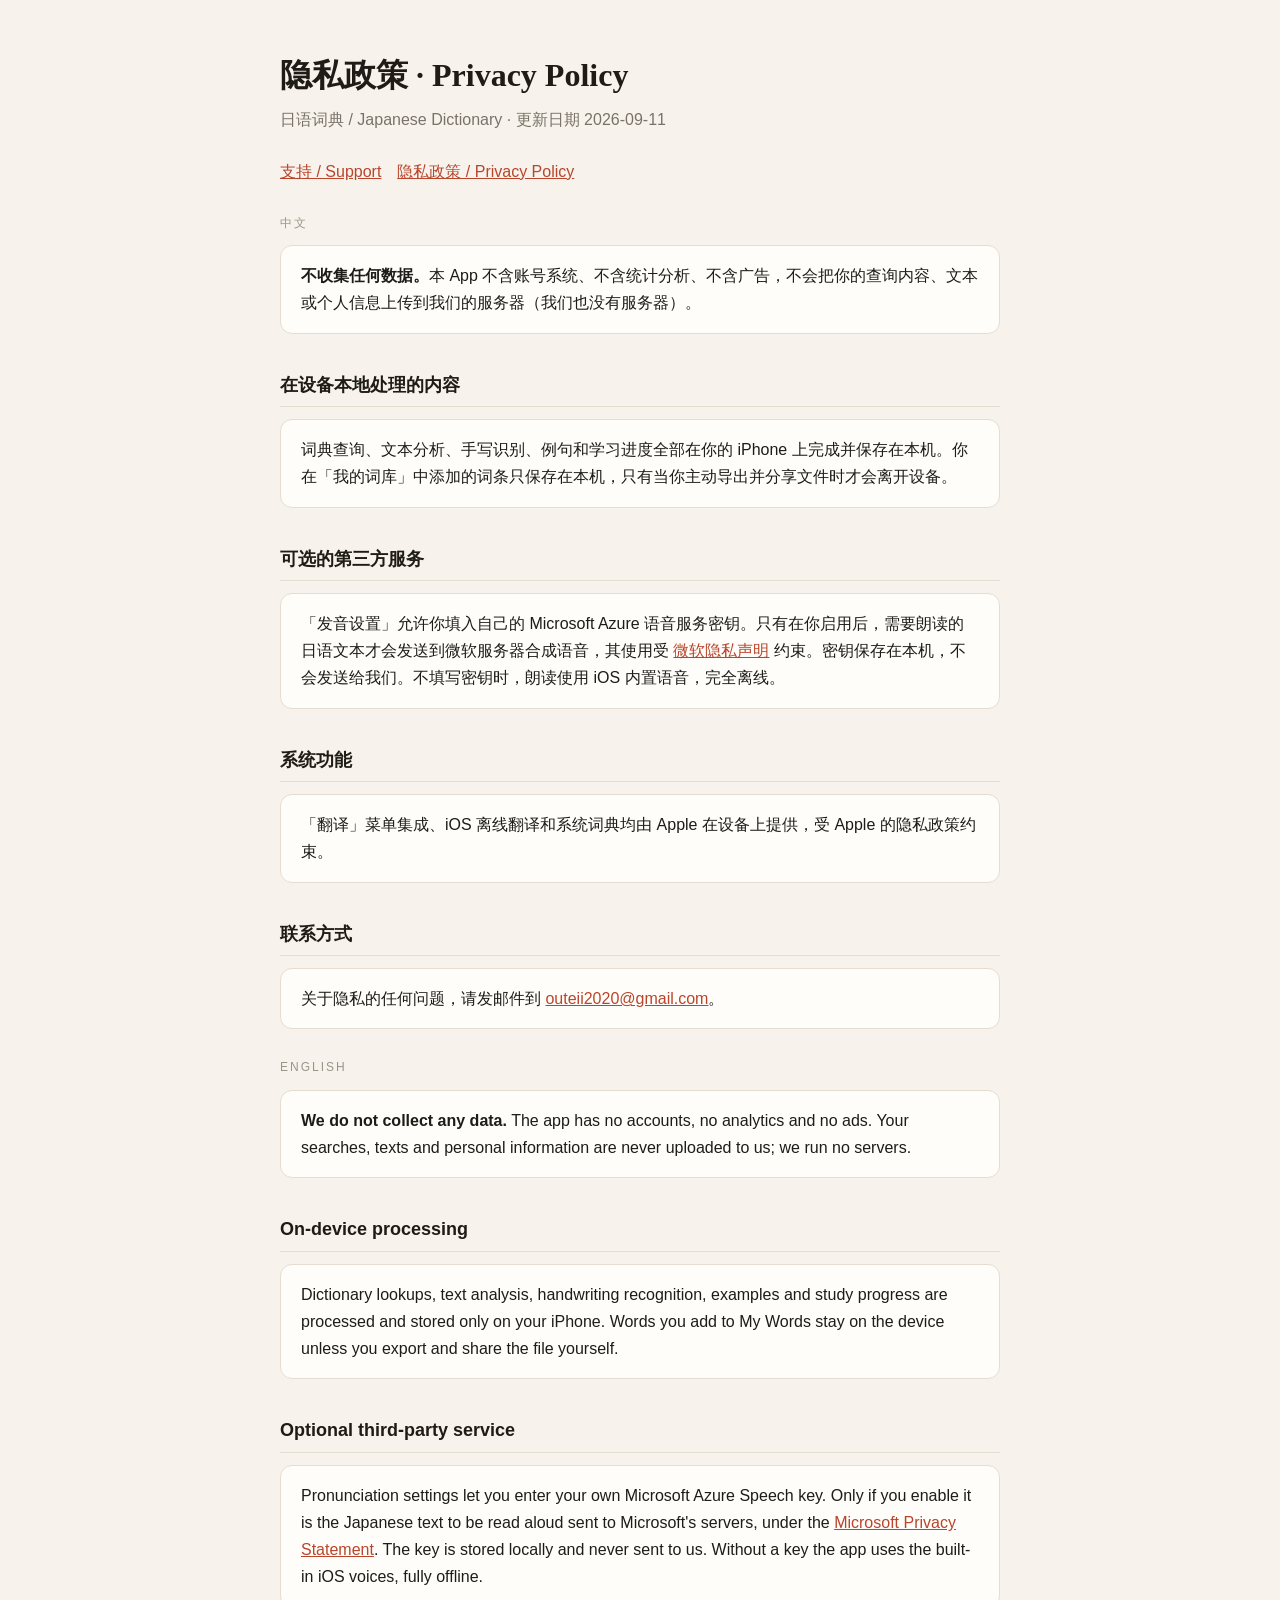
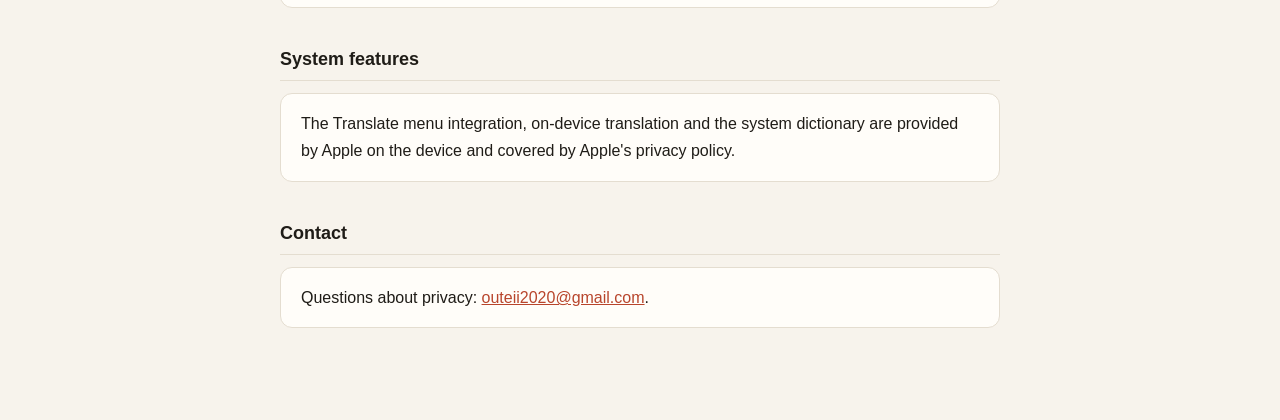
==== privacy.html @ fa5b2ad8 "Support and privacy pages for Japanese Dictionary Co-Authored-By: Claude Fable 5.1 <noreply@anthropi" ====
<!doctype html><html lang="zh"><head><meta charset="utf-8"><meta name="viewport" content="width=device-width,initial-scale=1"><title>日语词典 · 隐私政策 / Privacy Policy</title><link rel="stylesheet" href="style.css"></head><body><main>
<h1>隐私政策 · Privacy Policy</h1><p class="sub">日语词典 / Japanese Dictionary · 更新日期 2026-09-11</p>
<nav><a href="index.html">支持 / Support</a><a href="privacy.html">隐私政策 / Privacy Policy</a></nav>
<div class="lang">中文</div>
<div class="card"><b>不收集任何数据。</b>本 App 不含账号系统、不含统计分析、不含广告，不会把你的查询内容、文本或个人信息上传到我们的服务器（我们也没有服务器）。</div>
<h2>在设备本地处理的内容</h2><div class="card">词典查询、文本分析、手写识别、例句和学习进度全部在你的 iPhone 上完成并保存在本机。你在「我的词库」中添加的词条只保存在本机，只有当你主动导出并分享文件时才会离开设备。</div>
<h2>可选的第三方服务</h2><div class="card">「发音设置」允许你填入自己的 Microsoft Azure 语音服务密钥。只有在你启用后，需要朗读的日语文本才会发送到微软服务器合成语音，其使用受 <a href="https://privacy.microsoft.com/">微软隐私声明</a> 约束。密钥保存在本机，不会发送给我们。不填写密钥时，朗读使用 iOS 内置语音，完全离线。</div>
<h2>系统功能</h2><div class="card">「翻译」菜单集成、iOS 离线翻译和系统词典均由 Apple 在设备上提供，受 Apple 的隐私政策约束。</div>
<h2>联系方式</h2><div class="card">关于隐私的任何问题，请发邮件到 <a href="mailto:outeii2020@gmail.com">outeii2020@gmail.com</a>。</div>
<div class="lang">ENGLISH</div>
<div class="card"><b>We do not collect any data.</b> The app has no accounts, no analytics and no ads. Your searches, texts and personal information are never uploaded to us; we run no servers.</div>
<h2>On-device processing</h2><div class="card">Dictionary lookups, text analysis, handwriting recognition, examples and study progress are processed and stored only on your iPhone. Words you add to My Words stay on the device unless you export and share the file yourself.</div>
<h2>Optional third-party service</h2><div class="card">Pronunciation settings let you enter your own Microsoft Azure Speech key. Only if you enable it is the Japanese text to be read aloud sent to Microsoft's servers, under the <a href="https://privacy.microsoft.com/">Microsoft Privacy Statement</a>. The key is stored locally and never sent to us. Without a key the app uses the built-in iOS voices, fully offline.</div>
<h2>System features</h2><div class="card">The Translate menu integration, on-device translation and the system dictionary are provided by Apple on the device and covered by Apple's privacy policy.</div>
<h2>Contact</h2><div class="card">Questions about privacy: <a href="mailto:outeii2020@gmail.com">outeii2020@gmail.com</a>.</div>
</main></body></html>
---- style.css ----
body{margin:0;background:#F7F3EC;color:#1F1C17;font-family:-apple-system,"PingFang SC","Hiragino Sans GB","Hiragino Sans",sans-serif;line-height:1.7}
main{max-width:720px;margin:0 auto;padding:48px 24px 80px}
h1{font-family:"Songti SC","Hiragino Mincho ProN",serif;font-size:32px;margin:0 0 4px}
h2{font-size:18px;margin:36px 0 8px;border-bottom:1px solid #E4DDD0;padding-bottom:6px}
.sub{color:#7A7267;margin:0 0 24px}
.card{background:#FFFDF9;border:1px solid #E4DDD0;border-radius:12px;padding:16px 20px;margin:12px 0}
a{color:#B8452C}
.lang{font-size:12px;letter-spacing:2px;color:#9C9388;margin-top:28px}
nav a{margin-right:16px}
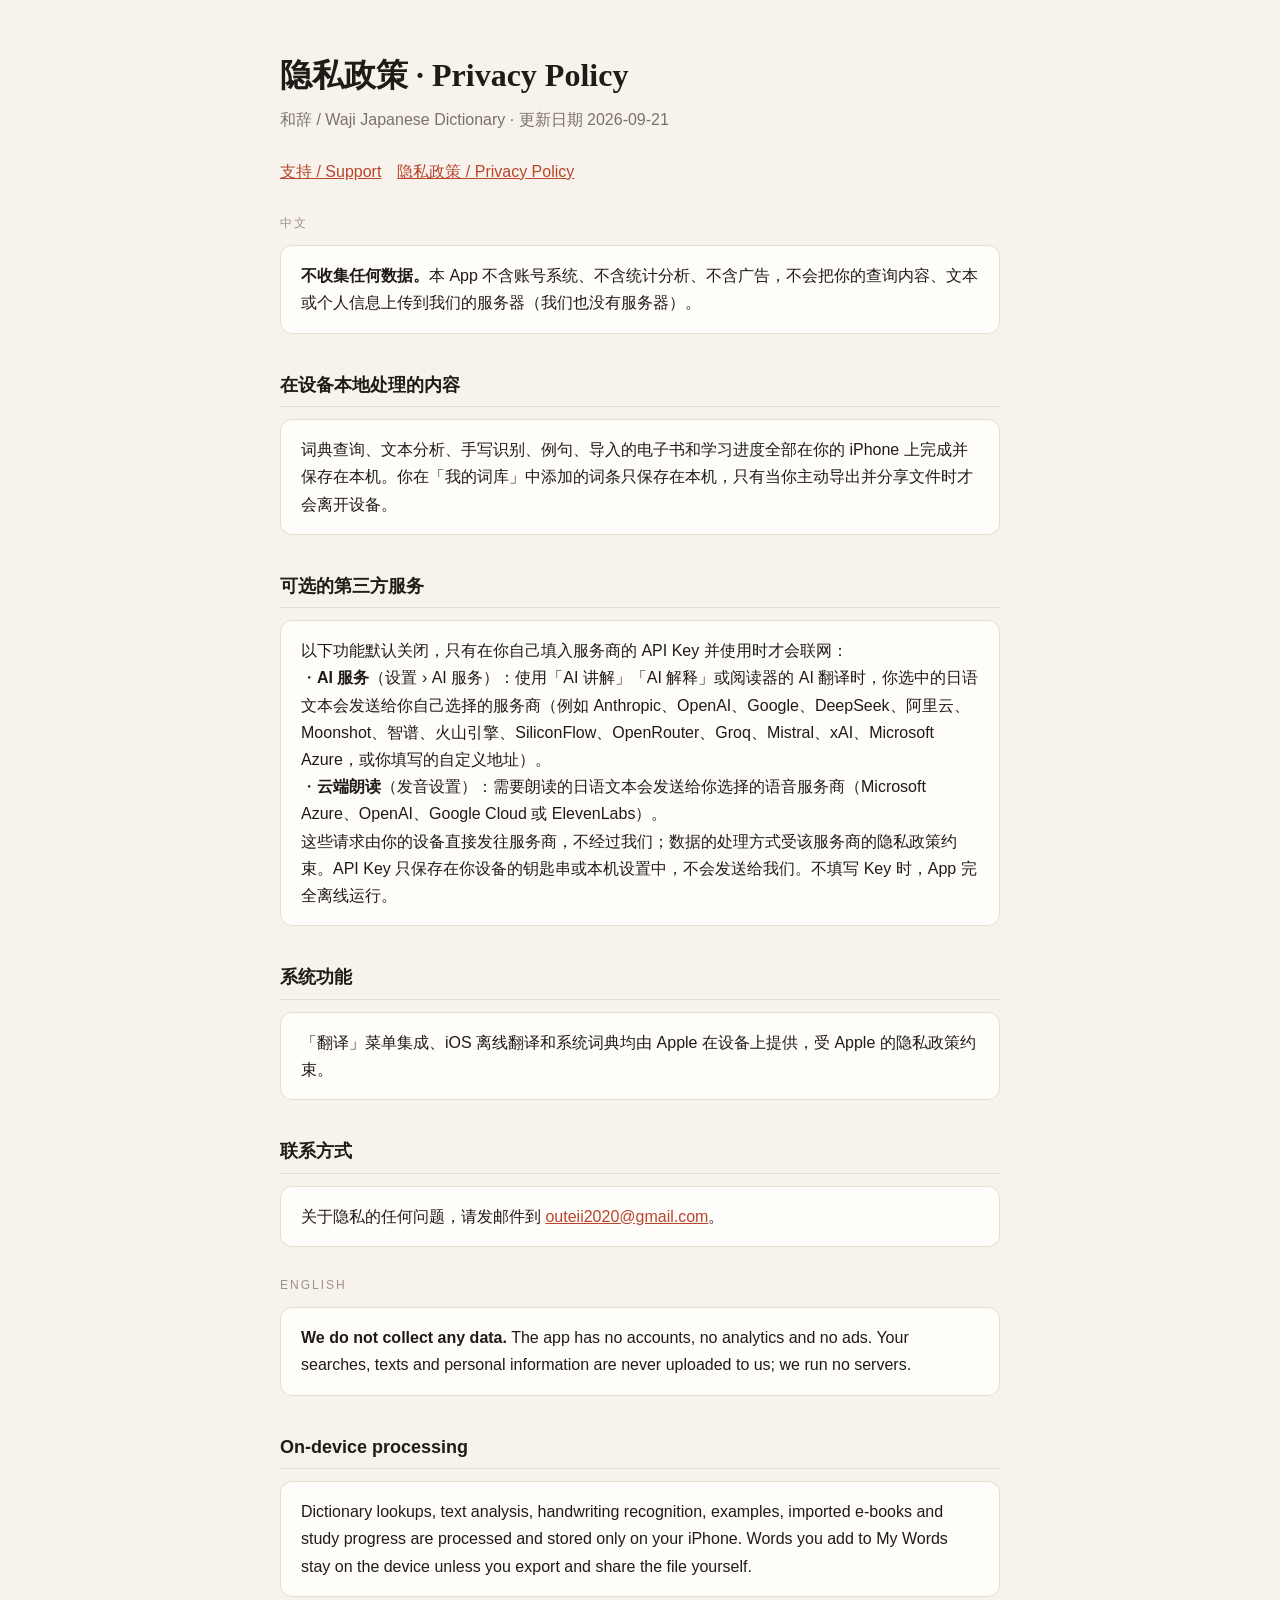
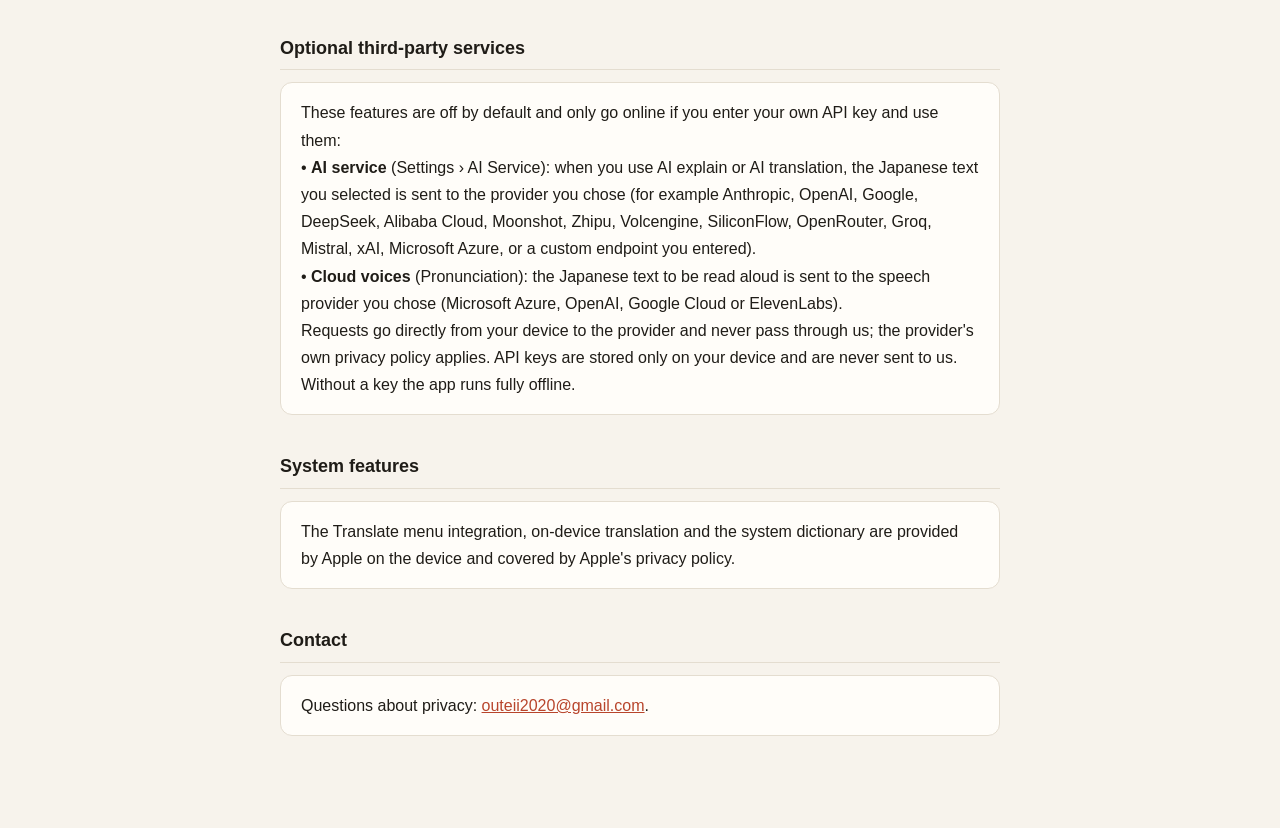
==== commit 5b8f5298: "Rename to 和辞 (Waji); describe optional AI and speech providers Co-Authored-By: Claude Fable 5.1 <nor" ====
--- a/privacy.html
+++ b/privacy.html
@@ -1,16 +1,22 @@
-<!doctype html><html lang="zh"><head><meta charset="utf-8"><meta name="viewport" content="width=device-width,initial-scale=1"><title>日语词典 · 隐私政策 / Privacy Policy</title><link rel="stylesheet" href="style.css"></head><body><main>
-<h1>隐私政策 · Privacy Policy</h1><p class="sub">日语词典 / Japanese Dictionary · 更新日期 2026-09-11</p>
+<!doctype html><html lang="zh"><head><meta charset="utf-8"><meta name="viewport" content="width=device-width,initial-scale=1"><title>和辞 · 隐私政策 / Waji Privacy Policy</title><link rel="stylesheet" href="style.css"></head><body><main>
+<h1>隐私政策 · Privacy Policy</h1><p class="sub">和辞 / Waji Japanese Dictionary · 更新日期 2026-09-21</p>
 <nav><a href="index.html">支持 / Support</a><a href="privacy.html">隐私政策 / Privacy Policy</a></nav>
 <div class="lang">中文</div>
 <div class="card"><b>不收集任何数据。</b>本 App 不含账号系统、不含统计分析、不含广告，不会把你的查询内容、文本或个人信息上传到我们的服务器（我们也没有服务器）。</div>
-<h2>在设备本地处理的内容</h2><div class="card">词典查询、文本分析、手写识别、例句和学习进度全部在你的 iPhone 上完成并保存在本机。你在「我的词库」中添加的词条只保存在本机，只有当你主动导出并分享文件时才会离开设备。</div>
-<h2>可选的第三方服务</h2><div class="card">「发音设置」允许你填入自己的 Microsoft Azure 语音服务密钥。只有在你启用后，需要朗读的日语文本才会发送到微软服务器合成语音，其使用受 <a href="https://privacy.microsoft.com/">微软隐私声明</a> 约束。密钥保存在本机，不会发送给我们。不填写密钥时，朗读使用 iOS 内置语音，完全离线。</div>
+<h2>在设备本地处理的内容</h2><div class="card">词典查询、文本分析、手写识别、例句、导入的电子书和学习进度全部在你的 iPhone 上完成并保存在本机。你在「我的词库」中添加的词条只保存在本机，只有当你主动导出并分享文件时才会离开设备。</div>
+<h2>可选的第三方服务</h2><div class="card">以下功能默认关闭，只有在你自己填入服务商的 API Key 并使用时才会联网：<br>
+・<b>AI 服务</b>（设置 › AI 服务）：使用「AI 讲解」「AI 解释」或阅读器的 AI 翻译时，你选中的日语文本会发送给你自己选择的服务商（例如 Anthropic、OpenAI、Google、DeepSeek、阿里云、Moonshot、智谱、火山引擎、SiliconFlow、OpenRouter、Groq、Mistral、xAI、Microsoft Azure，或你填写的自定义地址）。<br>
+・<b>云端朗读</b>（发音设置）：需要朗读的日语文本会发送给你选择的语音服务商（Microsoft Azure、OpenAI、Google Cloud 或 ElevenLabs）。<br>
+这些请求由你的设备直接发往服务商，不经过我们；数据的处理方式受该服务商的隐私政策约束。API Key 只保存在你设备的钥匙串或本机设置中，不会发送给我们。不填写 Key 时，App 完全离线运行。</div>
 <h2>系统功能</h2><div class="card">「翻译」菜单集成、iOS 离线翻译和系统词典均由 Apple 在设备上提供，受 Apple 的隐私政策约束。</div>
 <h2>联系方式</h2><div class="card">关于隐私的任何问题，请发邮件到 <a href="mailto:outeii2020@gmail.com">outeii2020@gmail.com</a>。</div>
 <div class="lang">ENGLISH</div>
 <div class="card"><b>We do not collect any data.</b> The app has no accounts, no analytics and no ads. Your searches, texts and personal information are never uploaded to us; we run no servers.</div>
-<h2>On-device processing</h2><div class="card">Dictionary lookups, text analysis, handwriting recognition, examples and study progress are processed and stored only on your iPhone. Words you add to My Words stay on the device unless you export and share the file yourself.</div>
-<h2>Optional third-party service</h2><div class="card">Pronunciation settings let you enter your own Microsoft Azure Speech key. Only if you enable it is the Japanese text to be read aloud sent to Microsoft's servers, under the <a href="https://privacy.microsoft.com/">Microsoft Privacy Statement</a>. The key is stored locally and never sent to us. Without a key the app uses the built-in iOS voices, fully offline.</div>
+<h2>On-device processing</h2><div class="card">Dictionary lookups, text analysis, handwriting recognition, examples, imported e-books and study progress are processed and stored only on your iPhone. Words you add to My Words stay on the device unless you export and share the file yourself.</div>
+<h2>Optional third-party services</h2><div class="card">These features are off by default and only go online if you enter your own API key and use them:<br>
+• <b>AI service</b> (Settings › AI Service): when you use AI explain or AI translation, the Japanese text you selected is sent to the provider you chose (for example Anthropic, OpenAI, Google, DeepSeek, Alibaba Cloud, Moonshot, Zhipu, Volcengine, SiliconFlow, OpenRouter, Groq, Mistral, xAI, Microsoft Azure, or a custom endpoint you entered).<br>
+• <b>Cloud voices</b> (Pronunciation): the Japanese text to be read aloud is sent to the speech provider you chose (Microsoft Azure, OpenAI, Google Cloud or ElevenLabs).<br>
+Requests go directly from your device to the provider and never pass through us; the provider's own privacy policy applies. API keys are stored only on your device and are never sent to us. Without a key the app runs fully offline.</div>
 <h2>System features</h2><div class="card">The Translate menu integration, on-device translation and the system dictionary are provided by Apple on the device and covered by Apple's privacy policy.</div>
 <h2>Contact</h2><div class="card">Questions about privacy: <a href="mailto:outeii2020@gmail.com">outeii2020@gmail.com</a>.</div>
 </main></body></html>
